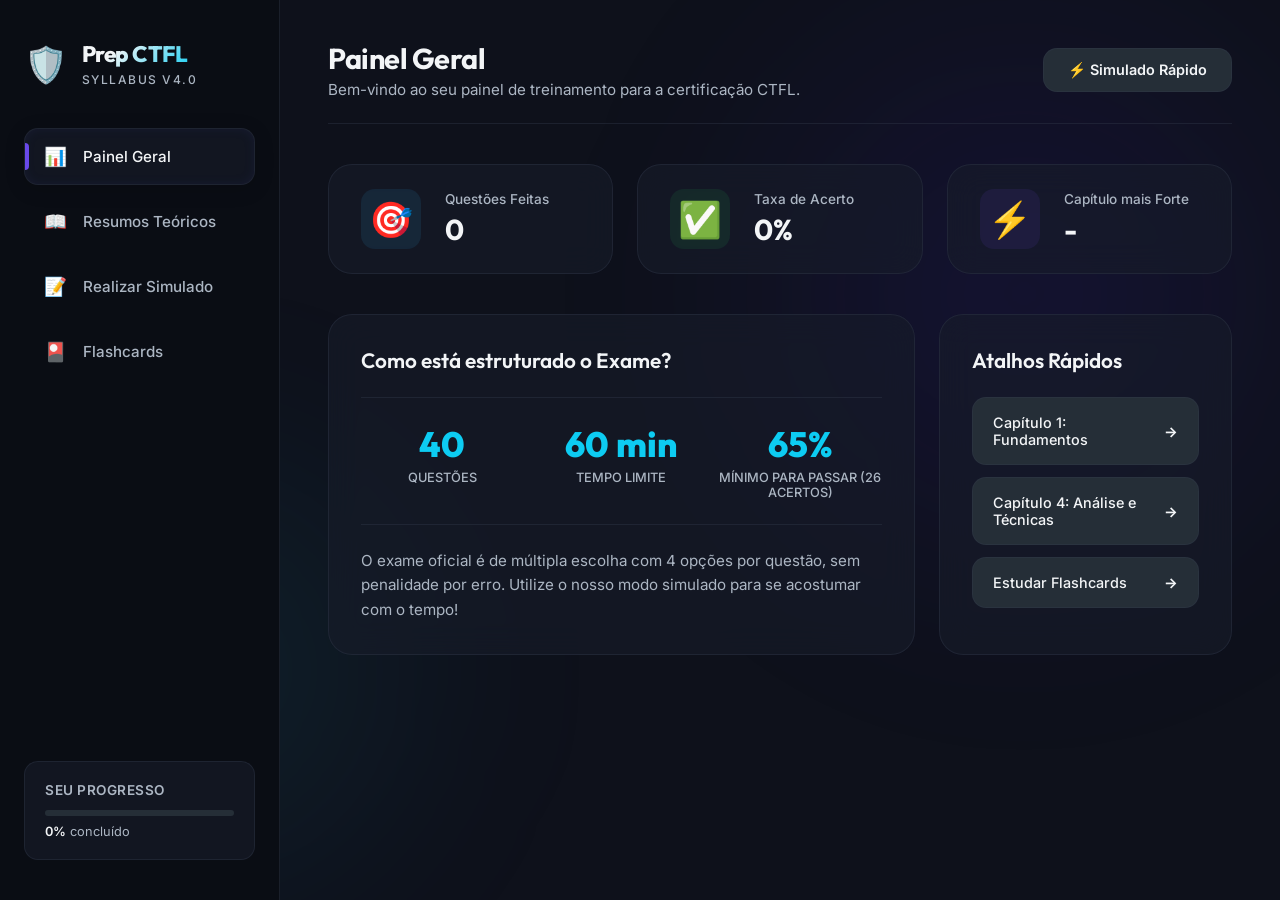
==== app/index.html @ a39a1d12 "Add files via upload" ====
<!DOCTYPE html>
<html lang="pt-BR">
<head>
    <meta charset="UTF-8">
    <meta name="viewport" content="width=device-width, initial-scale=1.0">
    <title>Prep CTFL - BSTQB v4.0</title>
    <!-- Google Fonts -->
    <link rel="preconnect" href="https://fonts.googleapis.com">
    <link rel="preconnect" href="https://fonts.gstatic.com" crossorigin>
    <link href="https://fonts.googleapis.com/css2?family=Inter:wght@300;400;500;600;700&family=Outfit:wght@400;500;600;700;800&display=swap" rel="stylesheet">
    <!-- Custom CSS -->
    <link rel="stylesheet" href="style.css">
</head>
<body>
    <div class="glow-bg"></div>
    <div class="glow-bg-secondary"></div>

    <div class="app-container">
        <!-- Sidebar Navigation -->
        <aside class="sidebar">
            <div class="brand">
                <span class="brand-icon">🛡️</span>
                <div class="brand-text">
                    <h1>Prep CTFL</h1>
                    <span>Syllabus v4.0</span>
                </div>
            </div>
            
            <nav class="nav-menu">
                <button class="nav-item active" data-tab="dashboard" id="tab-dashboard">
                    <span class="nav-icon">📊</span> Painel Geral
                </button>
                <button class="nav-item" data-tab="resumos" id="tab-resumos">
                    <span class="nav-icon">📖</span> Resumos Teóricos
                </button>
                <button class="nav-item" data-tab="simulado" id="tab-simulado">
                    <span class="nav-icon">📝</span> Realizar Simulado
                </button>
                <button class="nav-item" data-tab="flashcards" id="tab-flashcards">
                    <span class="nav-icon">🎴</span> Flashcards
                </button>
            </nav>

            <div class="progress-widget">
                <h3>Seu Progresso</h3>
                <div class="progress-bar-container">
                    <div class="progress-bar" id="overall-progress" style="width: 0%"></div>
                </div>
                <p><span id="progress-percentage">0%</span> concluído</p>
            </div>
        </aside>

        <!-- Main Content Area -->
        <main class="main-content">
            <!-- Header -->
            <header class="top-header">
                <div class="header-title">
                    <h2 id="page-title">Painel Geral</h2>
                    <p id="page-subtitle">Bem-vindo ao seu painel de treinamento para a certificação CTFL.</p>
                </div>
                <div class="header-actions">
                    <button class="btn btn-secondary" id="btn-quick-quiz">⚡ Simulado Rápido</button>
                </div>
            </header>

            <!-- Tab Content: Dashboard -->
            <section class="tab-panel active" id="panel-dashboard">
                <div class="grid-stats">
                    <div class="stat-card">
                        <div class="stat-icon icon-blue">🎯</div>
                        <div class="stat-info">
                            <h3>Questões Feitas</h3>
                            <p class="stat-number" id="stat-total-questions">0</p>
                        </div>
                    </div>
                    <div class="stat-card">
                        <div class="stat-icon icon-green">✅</div>
                        <div class="stat-info">
                            <h3>Taxa de Acerto</h3>
                            <p class="stat-number" id="stat-correct-rate">0%</p>
                        </div>
                    </div>
                    <div class="stat-card">
                        <div class="stat-icon icon-purple">⚡</div>
                        <div class="stat-info">
                            <h3>Capítulo mais Forte</h3>
                            <p class="stat-number" id="stat-strong-cap">-</p>
                        </div>
                    </div>
                </div>

                <div class="dashboard-sections">
                    <div class="dashboard-card card-large">
                        <h2>Como está estruturado o Exame?</h2>
                        <div class="exam-info-grid">
                            <div class="info-item">
                                <strong>40</strong>
                                <span>Questões</span>
                            </div>
                            <div class="info-item">
                                <strong>60 min</strong>
                                <span>Tempo Limite</span>
                            </div>
                            <div class="info-item">
                                <strong>65%</strong>
                                <span>Mínimo para passar (26 acertos)</span>
                            </div>
                        </div>
                        <p>O exame oficial é de múltipla escolha com 4 opções por questão, sem penalidade por erro. Utilize o nosso modo simulado para se acostumar com o tempo!</p>
                    </div>

                    <div class="dashboard-card card-small">
                        <h2>Atalhos Rápidos</h2>
                        <div class="quick-links">
                            <a href="#" class="quick-link" id="link-cap1">Capítulo 1: Fundamentos</a>
                            <a href="#" class="quick-link" id="link-cap4">Capítulo 4: Análise e Técnicas</a>
                            <a href="#" class="quick-link" id="link-study-cards">Estudar Flashcards</a>
                        </div>
                    </div>
                </div>
            </section>

            <!-- Tab Content: Resumos -->
            <section class="tab-panel" id="panel-resumos">
                <div class="chapter-list">
                    <div class="chapter-card">
                        <div class="chapter-num">01</div>
                        <div class="chapter-content">
                            <h3>Fundamentos de Testes</h3>
                            <p>Conceitos de teste, defeito vs falha, 7 princípios fundamentais e psicologia de testes.</p>
                            <a href="../capitulos/01_fundamentos_testes.md" target="_blank" class="btn btn-outline">Abrir Resumo Completo</a>
                        </div>
                    </div>
                    <div class="chapter-card">
                        <div class="chapter-num">02</div>
                        <div class="chapter-content">
                            <h3>Testes no Ciclo de Vida do SDLC</h3>
                            <p>Modelos de desenvolvimento, níveis de teste (Componente, Integração, Sistema, Aceite) e tipos de teste.</p>
                            <a href="../capitulos/02_ciclo_vida_sdlc.md" target="_blank" class="btn btn-outline">Abrir Resumo Completo</a>
                        </div>
                    </div>
                    <div class="chapter-card">
                        <div class="chapter-num">03</div>
                        <div class="chapter-content">
                            <h3>Teste Estático</h3>
                            <p>Vantagens do teste estático, tipos de revisões (inspeção, walkthrough, etc.) e papéis no processo.</p>
                            <a href="../capitulos/03_teste_estatico.md" target="_blank" class="btn btn-outline">Abrir Resumo Completo</a>
                        </div>
                    </div>
                    <div class="chapter-card">
                        <div class="chapter-num">04</div>
                        <div class="chapter-content">
                            <h3>Análise e Modelagem de Testes</h3>
                            <p>Técnicas de Caixa-Preta (Valor Limite, Equivalência) e Caixa-Branca (Sentença, Decisão).</p>
                            <a href="../capitulos/04_analise_modelagem.md" target="_blank" class="btn btn-outline">Abrir Resumo Completo</a>
                        </div>
                    </div>
                    <div class="chapter-card">
                        <div class="chapter-num">05</div>
                        <div class="chapter-content">
                            <h3>Gerenciamento das Atividades</h3>
                            <p>Organização de equipes, independência, riscos de projeto/produto e gerenciamento de defeitos.</p>
                            <a href="../capitulos/05_gerenciamento_atividades.md" target="_blank" class="btn btn-outline">Abrir Resumo Completo</a>
                        </div>
                    </div>
                    <div class="chapter-card">
                        <div class="chapter-num">06</div>
                        <div class="chapter-content">
                            <h3>Ferramentas de Teste</h3>
                            <p>Tipos de ferramentas, benefícios e riscos da automação e introdução na organização.</p>
                            <a href="../capitulos/06_ferramentas_teste.md" target="_blank" class="btn btn-outline">Abrir Resumo Completo</a>
                        </div>
                    </div>
                </div>
            </section>

            <!-- Tab Content: Simulado -->
            <section class="tab-panel" id="panel-simulado">
                <div id="simulado-setup">
                    <div class="setup-card">
                        <h2>Configuração do Simulado</h2>
                        <p>Escolha o modo de teste para começar:</p>
                        
                        <div class="mode-options">
                            <div class="mode-option active" data-mode="full">
                                <h3>Simulado Completo</h3>
                                <p>Até 40 questões cobrindo todos os capítulos (proporção semelhante à prova).</p>
                            </div>
                            <div class="mode-option" data-mode="chapter">
                                <h3>Por Capítulo</h3>
                                <select id="select-chapter-filter" class="form-select">
                                    <option value="1">Capítulo 1: Fundamentos de Testes</option>
                                    <option value="2">Capítulo 2: Testes no Ciclo de Vida</option>
                                    <option value="3">Capítulo 3: Teste Estático</option>
                                    <option value="4">Capítulo 4: Análise e Técnicas</option>
                                    <option value="5">Capítulo 5: Gerenciamento</option>
                                    <option value="6">Capítulo 6: Ferramentas de Teste</option>
                                </select>
                            </div>
                        </div>

                        <button class="btn btn-primary" id="btn-start-quiz">Iniciar Simulado</button>
                    </div>
                </div>

                <div id="simulado-active" class="hidden">
                    <div class="quiz-header">
                        <div class="quiz-info-meta">
                            <span class="badge" id="quiz-cap-badge">Capítulo 1</span>
                            <span class="quiz-counter">Questão <strong id="current-question-num">1</strong> de <strong id="total-questions-num">40</strong></span>
                        </div>
                        <div class="quiz-timer" id="quiz-timer">60:00</div>
                    </div>

                    <div class="progress-bar-container mini">
                        <div class="progress-bar" id="quiz-progress-bar" style="width: 8.33%"></div>
                    </div>

                    <div class="question-container">
                        <h3 id="question-text">Qual das seguintes alternativas descreve melhor a diferença principal entre teste e depuração (debugging)?</h3>
                        
                        <div class="options-list" id="options-container">
                            <!-- Options rendered dynamically -->
                        </div>
                    </div>

                    <div class="explanation-container hidden" id="explanation-box">
                        <h4 id="explanation-title">Justificativa</h4>
                        <p id="explanation-text">De acordo com o Syllabus do ISTQB...</p>
                    </div>

                    <div class="quiz-footer">
                        <button class="btn btn-secondary" id="btn-prev-question" disabled>Anterior</button>
                        <button class="btn btn-primary" id="btn-next-question">Confirmar Resposta</button>
                    </div>
                </div>

                <div id="simulado-results" class="hidden">
                    <div class="results-card">
                        <div class="results-header">
                            <div class="score-circle">
                                <span class="score-number" id="result-score">--/--</span>
                                <span class="score-label" id="result-label">Aprovado!</span>
                            </div>
                        </div>
                        <h2>Resultado do Simulado</h2>
                        <p id="result-summary-text">Parabéns! Você alcançou 75% de acertos e seria aprovado no exame oficial.</p>

                        <div class="results-breakdown">
                            <h3>Desempenho por Capítulo</h3>
                            <div id="chapter-performance-list">
                                <!-- Rendered dynamically -->
                            </div>
                        </div>

                        <div class="results-actions">
                            <button class="btn btn-primary" id="btn-restart-quiz">Novo Simulado</button>
                            <button class="btn btn-secondary" id="btn-back-dashboard">Voltar ao Painel</button>
                        </div>
                    </div>
                </div>
            </section>

            <!-- Tab Content: Flashcards -->
            <section class="tab-panel" id="panel-flashcards">
                <div class="flashcards-container">
                    <div class="flashcard-deck-header">
                        <p>Treine sua memorização de conceitos fundamentais da CTFL (K1/K2). Clique no card para revelar a resposta.</p>
                        <div class="deck-controls">
                            <span class="card-counter">Card <strong id="current-card-num">1</strong> de <strong id="total-cards-num">8</strong></span>
                        </div>
                    </div>

                    <div class="flashcard-wrapper">
                        <div class="flashcard" id="current-flashcard">
                            <div class="flashcard-face flashcard-front">
                                <span class="flashcard-category" id="card-category">Capítulo 1</span>
                                <h2 id="card-front-text">Princípio 5: O paradoxo do pesticida</h2>
                                <span class="click-hint">Clique para revelar</span>
                            </div>
                            <div class="flashcard-face flashcard-back">
                                <p id="card-back-text">Se os mesmos testes forem repetidos várias vezes, eles deixarão de encontrar novos defeitos. Para detectar novos defeitos, os testes precisam ser modificados e novos testes criados constantemente.</p>
                                <span class="click-hint">Clique para voltar</span>
                            </div>
                        </div>
                    </div>

                    <div class="flashcard-navigation">
                        <button class="btn btn-secondary" id="btn-prev-card">Anterior</button>
                        <button class="btn btn-secondary" id="btn-shuffle-cards">🔀 Misturar</button>
                        <button class="btn btn-primary" id="btn-next-card">Próximo</button>
                    </div>
                </div>
            </section>
        </main>
    </div>

    <!-- Application Script -->
    <script src="app.js"></script>
</body>
</html>
---- app/style.css ----
/* Root Styling & Tokens */
:root {
    --bg-main: hsl(224, 32%, 8%);
    --bg-sidebar: hsl(224, 32%, 6%);
    --card-bg: hsla(223, 27%, 13%, 0.6);
    --card-border: hsla(223, 20%, 25%, 0.4);
    
    --primary: hsl(252, 78%, 60%);
    --primary-hover: hsl(252, 78%, 68%);
    --primary-glow: hsla(252, 78%, 60%, 0.3);
    
    --secondary: hsl(210, 20%, 18%);
    --secondary-hover: hsl(210, 20%, 24%);
    
    --accent: hsl(190, 90%, 50%);
    --accent-glow: hsla(190, 90%, 50%, 0.3);
    
    --text-main: hsl(210, 20%, 96%);
    --text-muted: hsl(215, 16%, 72%);
    --text-inverse: hsl(224, 32%, 8%);

    --success: hsl(142, 70%, 45%);
    --success-bg: hsla(142, 70%, 45%, 0.15);
    --success-border: hsla(142, 70%, 45%, 0.3);
    
    --danger: hsl(350, 80%, 52%);
    --danger-bg: hsla(350, 80%, 52%, 0.15);
    --danger-border: hsla(350, 80%, 52%, 0.3);
    
    --transition-speed: 0.25s;
    --border-radius-sm: 8px;
    --border-radius-md: 14px;
    --border-radius-lg: 24px;
}

/* Global Reset */
* {
    margin: 0;
    padding: 0;
    box-sizing: border-box;
}

body {
    font-family: 'Inter', sans-serif;
    background-color: var(--bg-main);
    color: var(--text-main);
    min-height: 100vh;
    overflow-x: hidden;
    position: relative;
}

/* Background Glow Effects */
.glow-bg {
    position: fixed;
    top: -10%;
    right: -10%;
    width: 60vw;
    height: 60vw;
    background: radial-gradient(circle, hsla(252, 75%, 45%, 0.15) 0%, rgba(0,0,0,0) 70%);
    z-index: -1;
    pointer-events: none;
    filter: blur(80px);
}

.glow-bg-secondary {
    position: fixed;
    bottom: -10%;
    left: -10%;
    width: 50vw;
    height: 50vw;
    background: radial-gradient(circle, hsla(190, 85%, 45%, 0.1) 0%, rgba(0,0,0,0) 70%);
    z-index: -1;
    pointer-events: none;
    filter: blur(80px);
}

/* Scrollbars */
::-webkit-scrollbar {
    width: 8px;
    height: 8px;
}
::-webkit-scrollbar-track {
    background: var(--bg-main);
}
::-webkit-scrollbar-thumb {
    background: var(--secondary-hover);
    border-radius: var(--border-radius-sm);
}
::-webkit-scrollbar-thumb:hover {
    background: var(--primary);
}

/* Layout App Container */
.app-container {
    display: flex;
    min-height: 100vh;
    max-width: 1600px;
    margin: 0 auto;
}

/* Sidebar Navigation */
.sidebar {
    width: 280px;
    background-color: var(--bg-sidebar);
    border-right: 1px solid var(--card-border);
    padding: 2.5rem 1.5rem;
    display: flex;
    flex-direction: column;
    gap: 2.5rem;
    flex-shrink: 0;
}

.brand {
    display: flex;
    align-items: center;
    gap: 0.85rem;
}

.brand-icon {
    font-size: 2.2rem;
}

.brand-text h1 {
    font-family: 'Outfit', sans-serif;
    font-size: 1.4rem;
    font-weight: 800;
    background: linear-gradient(135deg, var(--text-main) 30%, var(--accent) 100%);
    -webkit-background-clip: text;
    -webkit-text-fill-color: transparent;
    letter-spacing: -0.5px;
}

.brand-text span {
    font-size: 0.75rem;
    color: var(--text-muted);
    font-weight: 500;
    text-transform: uppercase;
    letter-spacing: 1.5px;
}

.nav-menu {
    display: flex;
    flex-direction: column;
    gap: 0.5rem;
}

.nav-item {
    display: flex;
    align-items: center;
    gap: 1rem;
    width: 100%;
    padding: 1rem 1.2rem;
    background: none;
    border: 1px solid transparent;
    border-radius: var(--border-radius-md);
    color: var(--text-muted);
    font-family: inherit;
    font-size: 0.95rem;
    font-weight: 500;
    text-align: left;
    cursor: pointer;
    transition: all var(--transition-speed) ease;
}

.nav-item:hover {
    color: var(--text-main);
    background-color: var(--secondary);
}

.nav-item.active {
    color: var(--text-main);
    background-color: var(--card-bg);
    border-color: var(--card-border);
    box-shadow: 0 4px 20px rgba(0, 0, 0, 0.15), inset 0 0 12px hsla(252, 78%, 60%, 0.08);
    position: relative;
}

.nav-item.active::before {
    content: '';
    position: absolute;
    left: 0;
    top: 25%;
    height: 50%;
    width: 4px;
    background-color: var(--primary);
    border-radius: 0 4px 4px 0;
}

.nav-icon {
    font-size: 1.15rem;
}

.progress-widget {
    margin-top: auto;
    background-color: var(--card-bg);
    border: 1px solid var(--card-border);
    border-radius: var(--border-radius-md);
    padding: 1.25rem;
}

.progress-widget h3 {
    font-size: 0.85rem;
    font-weight: 600;
    color: var(--text-muted);
    text-transform: uppercase;
    letter-spacing: 0.5px;
    margin-bottom: 0.75rem;
}

.progress-bar-container {
    width: 100%;
    height: 6px;
    background-color: var(--secondary);
    border-radius: 3px;
    overflow: hidden;
    margin-bottom: 0.5rem;
}

.progress-bar {
    height: 100%;
    background: linear-gradient(90deg, var(--primary) 0%, var(--accent) 100%);
    border-radius: 3px;
    transition: width 0.4s cubic-bezier(0.1, 0.8, 0.25, 1);
}

.progress-widget p {
    font-size: 0.8rem;
    color: var(--text-muted);
}

.progress-widget p span {
    color: var(--text-main);
    font-weight: 600;
}

/* Main Content Section */
.main-content {
    flex-grow: 1;
    padding: 2.5rem 3rem;
    display: flex;
    flex-direction: column;
    gap: 2.5rem;
    overflow-y: auto;
}

.top-header {
    display: flex;
    justify-content: space-between;
    align-items: center;
    border-bottom: 1px solid var(--card-border);
    padding-bottom: 1.5rem;
}

.header-title h2 {
    font-family: 'Outfit', sans-serif;
    font-size: 1.8rem;
    font-weight: 700;
    letter-spacing: -0.5px;
}

.header-title p {
    font-size: 0.95rem;
    color: var(--text-muted);
    margin-top: 0.25rem;
}

/* Global Buttons styling */
.btn {
    display: inline-flex;
    align-items: center;
    justify-content: center;
    gap: 0.5rem;
    padding: 0.75rem 1.5rem;
    border-radius: var(--border-radius-md);
    font-family: inherit;
    font-size: 0.9rem;
    font-weight: 600;
    cursor: pointer;
    transition: all var(--transition-speed) cubic-bezier(0.2, 0.8, 0.2, 1);
    border: 1px solid transparent;
}

.btn-primary {
    background-color: var(--primary);
    color: var(--text-main);
    box-shadow: 0 4px 14px var(--primary-glow);
}

.btn-primary:hover {
    background-color: var(--primary-hover);
    transform: translateY(-2px);
    box-shadow: 0 6px 20px var(--primary-glow);
}

.btn-primary:active {
    transform: translateY(0);
}

.btn-secondary {
    background-color: var(--secondary);
    color: var(--text-main);
    border-color: var(--card-border);
}

.btn-secondary:hover {
    background-color: var(--secondary-hover);
    transform: translateY(-2px);
}

.btn-outline {
    background: transparent;
    color: var(--text-main);
    border-color: var(--card-border);
}

.btn-outline:hover {
    background-color: var(--secondary);
    border-color: var(--text-muted);
}

.btn:disabled {
    opacity: 0.5;
    cursor: not-allowed;
    transform: none !important;
    box-shadow: none !important;
}

/* Tab Panels Visibility */
.tab-panel {
    display: none;
    animation: fadeIn 0.4s ease-out;
}

.tab-panel.active {
    display: flex;
    flex-direction: column;
    gap: 2.5rem;
}

@keyframes fadeIn {
    from { opacity: 0; transform: translateY(10px); }
    to { opacity: 1; transform: translateY(0); }
}

.hidden {
    display: none !important;
}

/* Dashboard Grid & Cards */
.grid-stats {
    display: grid;
    grid-template-columns: repeat(auto-fit, minmax(240px, 1fr));
    gap: 1.5rem;
}

.stat-card {
    background-color: var(--card-bg);
    border: 1px solid var(--card-border);
    border-radius: var(--border-radius-lg);
    padding: 1.5rem 2rem;
    display: flex;
    align-items: center;
    gap: 1.5rem;
    backdrop-filter: blur(16px);
    transition: transform var(--transition-speed) ease;
}

.stat-card:hover {
    transform: translateY(-4px);
    border-color: hsla(252, 78%, 60%, 0.3);
}

.stat-icon {
    font-size: 2.2rem;
    width: 60px;
    height: 60px;
    border-radius: var(--border-radius-md);
    display: flex;
    align-items: center;
    justify-content: center;
}

.icon-blue { background-color: hsla(200, 85%, 55%, 0.1); color: var(--accent); }
.icon-green { background-color: hsla(142, 70%, 45%, 0.1); color: var(--success); }
.icon-purple { background-color: hsla(252, 78%, 60%, 0.1); color: var(--primary); }

.stat-info h3 {
    font-size: 0.85rem;
    color: var(--text-muted);
    font-weight: 500;
    margin-bottom: 0.25rem;
}

.stat-number {
    font-family: 'Outfit', sans-serif;
    font-size: 1.8rem;
    font-weight: 700;
}

.dashboard-sections {
    display: grid;
    grid-template-columns: 2fr 1fr;
    gap: 1.5rem;
}

.dashboard-card {
    background-color: var(--card-bg);
    border: 1px solid var(--card-border);
    border-radius: var(--border-radius-lg);
    padding: 2rem;
    backdrop-filter: blur(16px);
    display: flex;
    flex-direction: column;
    gap: 1.5rem;
}

.dashboard-card h2 {
    font-family: 'Outfit', sans-serif;
    font-size: 1.3rem;
    font-weight: 600;
}

.exam-info-grid {
    display: grid;
    grid-template-columns: repeat(3, 1fr);
    gap: 1rem;
    border-top: 1px solid var(--card-border);
    border-bottom: 1px solid var(--card-border);
    padding: 1.5rem 0;
}

.info-item {
    display: flex;
    flex-direction: column;
    align-items: center;
    text-align: center;
    gap: 0.25rem;
}

.info-item strong {
    font-family: 'Outfit', sans-serif;
    font-size: 2.2rem;
    font-weight: 800;
    color: var(--accent);
}

.info-item span {
    font-size: 0.8rem;
    color: var(--text-muted);
    font-weight: 500;
    text-transform: uppercase;
}

.dashboard-card p {
    font-size: 0.95rem;
    color: var(--text-muted);
    line-height: 1.6;
}

.quick-links {
    display: flex;
    flex-direction: column;
    gap: 0.75rem;
}

.quick-link {
    display: flex;
    align-items: center;
    justify-content: space-between;
    padding: 1rem 1.25rem;
    background-color: var(--secondary);
    border: 1px solid var(--card-border);
    border-radius: var(--border-radius-md);
    color: var(--text-main);
    text-decoration: none;
    font-size: 0.9rem;
    font-weight: 500;
    transition: all var(--transition-speed) ease;
}

.quick-link:hover {
    background-color: var(--secondary-hover);
    border-color: var(--primary);
    padding-left: 1.5rem;
}

.quick-link::after {
    content: '→';
    font-weight: bold;
}

/* Chapter Notes List style */
.chapter-list {
    display: grid;
    grid-template-columns: repeat(auto-fit, minmax(320px, 1fr));
    gap: 1.5rem;
}

.chapter-card {
    background-color: var(--card-bg);
    border: 1px solid var(--card-border);
    border-radius: var(--border-radius-lg);
    padding: 2rem;
    display: flex;
    gap: 1.5rem;
    backdrop-filter: blur(16px);
    transition: all var(--transition-speed) ease;
}

.chapter-card:hover {
    transform: translateY(-4px);
    border-color: var(--primary);
}

.chapter-num {
    font-family: 'Outfit', sans-serif;
    font-size: 2.5rem;
    font-weight: 800;
    color: hsla(252, 78%, 60%, 0.25);
    line-height: 1;
}

.chapter-content {
    display: flex;
    flex-direction: column;
    gap: 0.75rem;
}

.chapter-content h3 {
    font-family: 'Outfit', sans-serif;
    font-size: 1.15rem;
    font-weight: 600;
}

.chapter-content p {
    font-size: 0.85rem;
    color: var(--text-muted);
    line-height: 1.5;
    flex-grow: 1;
}

.chapter-content .btn {
    align-self: flex-start;
    margin-top: 0.5rem;
    padding: 0.5rem 1rem;
    font-size: 0.8rem;
}

/* Simulado Setup styles */
.setup-card {
    background-color: var(--card-bg);
    border: 1px solid var(--card-border);
    border-radius: var(--border-radius-lg);
    padding: 2.5rem;
    max-width: 600px;
    margin: 2rem auto;
    display: flex;
    flex-direction: column;
    gap: 1.5rem;
    backdrop-filter: blur(16px);
}

.setup-card h2 {
    font-family: 'Outfit', sans-serif;
    font-size: 1.6rem;
}

.setup-card p {
    color: var(--text-muted);
}

.mode-options {
    display: flex;
    flex-direction: column;
    gap: 1rem;
}

.mode-option {
    border: 1px solid var(--card-border);
    background-color: var(--secondary);
    border-radius: var(--border-radius-md);
    padding: 1.25rem;
    cursor: pointer;
    transition: all var(--transition-speed) ease;
}

.mode-option:hover {
    border-color: var(--text-muted);
}

.mode-option.active {
    border-color: var(--primary);
    background-color: hsla(252, 78%, 60%, 0.08);
}

.mode-option h3 {
    font-size: 1rem;
    font-weight: 600;
    margin-bottom: 0.25rem;
}

.mode-option p {
    font-size: 0.85rem;
}

.form-select {
    width: 100%;
    margin-top: 0.75rem;
    padding: 0.75rem;
    background-color: var(--bg-sidebar);
    border: 1px solid var(--card-border);
    border-radius: var(--border-radius-sm);
    color: var(--text-main);
    font-family: inherit;
    font-size: 0.85rem;
    cursor: pointer;
}

.form-select:focus {
    outline: none;
    border-color: var(--primary);
}

/* Active Simulado elements */
#simulado-active {
    max-width: 800px;
    margin: 0 auto;
    background-color: var(--card-bg);
    border: 1px solid var(--card-border);
    border-radius: var(--border-radius-lg);
    padding: 2.5rem;
    backdrop-filter: blur(16px);
    display: flex;
    flex-direction: column;
    gap: 2rem;
}

.quiz-header {
    display: flex;
    justify-content: space-between;
    align-items: center;
}

.quiz-info-meta {
    display: flex;
    align-items: center;
    gap: 1rem;
}

.badge {
    background-color: hsla(190, 90%, 50%, 0.15);
    color: var(--accent);
    padding: 0.35rem 0.75rem;
    border-radius: 50px;
    font-size: 0.75rem;
    font-weight: 600;
}

.quiz-counter {
    font-size: 0.9rem;
    color: var(--text-muted);
}

.quiz-counter strong {
    color: var(--text-main);
}

.quiz-timer {
    font-family: 'Outfit', sans-serif;
    font-size: 1.2rem;
    font-weight: 700;
    color: var(--text-main);
    background-color: var(--secondary);
    padding: 0.5rem 1rem;
    border-radius: var(--border-radius-sm);
    border: 1px solid var(--card-border);
}

.progress-bar-container.mini {
    height: 4px;
    margin-bottom: 0.5rem;
}

.question-container {
    display: flex;
    flex-direction: column;
    gap: 1.5rem;
}

.question-container h3 {
    font-size: 1.25rem;
    font-weight: 600;
    line-height: 1.5;
}

.options-list {
    display: flex;
    flex-direction: column;
    gap: 0.85rem;
}

.option-card {
    border: 1px solid var(--card-border);
    background-color: var(--secondary);
    border-radius: var(--border-radius-md);
    padding: 1.25rem;
    cursor: pointer;
    display: flex;
    gap: 1rem;
    align-items: flex-start;
    transition: all var(--transition-speed) ease;
}

.option-card:hover {
    border-color: var(--text-muted);
    background-color: var(--secondary-hover);
}

.option-card.selected {
    border-color: var(--primary);
    background-color: hsla(252, 78%, 60%, 0.08);
}

.option-card.correct {
    border-color: var(--success);
    background-color: var(--success-bg);
}

.option-card.incorrect {
    border-color: var(--danger);
    background-color: var(--danger-bg);
}

.option-index {
    width: 26px;
    height: 26px;
    border-radius: 50%;
    border: 1px solid var(--card-border);
    display: flex;
    align-items: center;
    justify-content: center;
    font-size: 0.8rem;
    font-weight: 600;
    color: var(--text-muted);
    background-color: var(--bg-sidebar);
    flex-shrink: 0;
}

.option-card.selected .option-index {
    border-color: var(--primary);
    background-color: var(--primary);
    color: var(--text-main);
}

.option-card.correct .option-index {
    border-color: var(--success);
    background-color: var(--success);
    color: var(--text-main);
}

.option-card.incorrect .option-index {
    border-color: var(--danger);
    background-color: var(--danger);
    color: var(--text-main);
}

.option-text {
    font-size: 0.95rem;
    line-height: 1.5;
}

.explanation-container {
    background-color: hsla(190, 90%, 50%, 0.05);
    border: 1px solid var(--card-border);
    border-left: 4px solid var(--accent);
    border-radius: var(--border-radius-sm);
    padding: 1.25rem;
    display: flex;
    flex-direction: column;
    gap: 0.5rem;
    animation: slideDown 0.3s ease-out;
}

@keyframes slideDown {
    from { opacity: 0; transform: translateY(-5px); }
    to { opacity: 1; transform: translateY(0); }
}

.explanation-container h4 {
    font-family: 'Outfit', sans-serif;
    color: var(--accent);
    font-size: 0.95rem;
}

.explanation-container p {
    font-size: 0.85rem;
    color: var(--text-muted);
    line-height: 1.5;
}

.quiz-footer {
    display: flex;
    justify-content: space-between;
    margin-top: 1rem;
}

/* Results styles */
.results-card {
    background-color: var(--card-bg);
    border: 1px solid var(--card-border);
    border-radius: var(--border-radius-lg);
    padding: 3rem;
    max-width: 650px;
    margin: 0 auto;
    backdrop-filter: blur(16px);
    display: flex;
    flex-direction: column;
    align-items: center;
    text-align: center;
    gap: 1.5rem;
}

.results-header {
    margin-bottom: 0.5rem;
}

.score-circle {
    width: 140px;
    height: 140px;
    border-radius: 50%;
    background: radial-gradient(circle, var(--secondary) 60%, var(--card-border) 100%);
    border: 4px solid var(--primary);
    box-shadow: 0 0 25px rgba(252, 78, 60, 0.2);
    display: flex;
    flex-direction: column;
    align-items: center;
    justify-content: center;
}

.score-number {
    font-family: 'Outfit', sans-serif;
    font-size: 2.2rem;
    font-weight: 800;
    color: var(--text-main);
}

.score-label {
    font-size: 0.75rem;
    font-weight: 700;
    text-transform: uppercase;
    color: var(--accent);
    letter-spacing: 0.5px;
}

.results-card h2 {
    font-family: 'Outfit', sans-serif;
    font-size: 1.8rem;
}

.results-card p {
    color: var(--text-muted);
    line-height: 1.5;
}

.results-breakdown {
    width: 100%;
    background-color: var(--secondary);
    border: 1px solid var(--card-border);
    border-radius: var(--border-radius-md);
    padding: 1.5rem;
    text-align: left;
    display: flex;
    flex-direction: column;
    gap: 1rem;
}

.results-breakdown h3 {
    font-size: 1rem;
    font-weight: 600;
    border-bottom: 1px solid var(--card-border);
    padding-bottom: 0.5rem;
}

.chapter-perf-item {
    display: flex;
    justify-content: space-between;
    align-items: center;
    font-size: 0.85rem;
}

.chapter-perf-name {
    color: var(--text-muted);
}

.chapter-perf-score {
    font-weight: 600;
}

.results-actions {
    display: flex;
    gap: 1rem;
    width: 100%;
    margin-top: 1rem;
}

.results-actions .btn {
    flex-grow: 1;
}

/* Flashcards View */
.flashcards-container {
    max-width: 600px;
    margin: 0 auto;
    display: flex;
    flex-direction: column;
    gap: 2rem;
}

.flashcard-deck-header {
    text-align: center;
    display: flex;
    flex-direction: column;
    gap: 0.5rem;
}

.flashcard-deck-header p {
    font-size: 0.95rem;
    color: var(--text-muted);
}

.card-counter {
    font-size: 0.9rem;
}

.flashcard-wrapper {
    perspective: 1000px;
    width: 100%;
    height: 350px;
}

.flashcard {
    width: 100%;
    height: 100%;
    position: relative;
    transform-style: preserve-3d;
    transition: transform 0.6s cubic-bezier(0.4, 0.2, 0.2, 1);
    cursor: pointer;
}

.flashcard.flipped {
    transform: rotateY(180deg);
}

.flashcard-face {
    position: absolute;
    width: 100%;
    height: 100%;
    backface-visibility: hidden;
    border-radius: var(--border-radius-lg);
    border: 1px solid var(--card-border);
    padding: 2.5rem;
    display: flex;
    flex-direction: column;
    justify-content: center;
    align-items: center;
    text-align: center;
    box-shadow: 0 15px 35px rgba(0, 0, 0, 0.2);
}

.flashcard-front {
    background-color: var(--card-bg);
    background-image: radial-gradient(circle at 10% 20%, hsla(252, 78%, 60%, 0.05) 0%, transparent 40%);
    backdrop-filter: blur(16px);
    color: var(--text-main);
}

.flashcard-back {
    background-color: var(--secondary);
    background-image: radial-gradient(circle at 90% 80%, hsla(190, 90%, 50%, 0.05) 0%, transparent 40%);
    color: var(--text-main);
    transform: rotateY(180deg);
    border-color: hsla(190, 90%, 50%, 0.2);
}

.flashcard-category {
    position: absolute;
    top: 1.5rem;
    background-color: var(--secondary);
    border: 1px solid var(--card-border);
    border-radius: 50px;
    padding: 0.35rem 0.85rem;
    font-size: 0.75rem;
    font-weight: 600;
    color: var(--text-muted);
}

.flashcard-front h2 {
    font-family: 'Outfit', sans-serif;
    font-size: 1.6rem;
    font-weight: 700;
    line-height: 1.4;
}

.flashcard-back p {
    font-size: 1.1rem;
    line-height: 1.6;
    color: var(--text-main);
}

.click-hint {
    position: absolute;
    bottom: 1.5rem;
    font-size: 0.75rem;
    text-transform: uppercase;
    letter-spacing: 1px;
    color: var(--text-muted);
    opacity: 0.7;
}

.flashcard-navigation {
    display: flex;
    justify-content: space-between;
    align-items: center;
    gap: 1rem;
}

.flashcard-navigation .btn {
    flex-grow: 1;
}

/* Responsiveness */
@media (max-width: 992px) {
    .app-container {
        flex-direction: column;
    }
    .sidebar {
        width: 100%;
        border-right: none;
        border-bottom: 1px solid var(--card-border);
        padding: 1.5rem;
        gap: 1.5rem;
    }
    .nav-menu {
        flex-direction: row;
        flex-wrap: wrap;
    }
    .nav-item {
        width: calc(50% - 0.25rem);
    }
    .progress-widget {
        display: none;
    }
    .main-content {
        padding: 1.5rem;
    }
    .dashboard-sections {
        grid-template-columns: 1fr;
    }
}

@media (max-width: 576px) {
    .nav-menu {
        flex-direction: column;
    }
    .nav-item {
        width: 100%;
    }
}
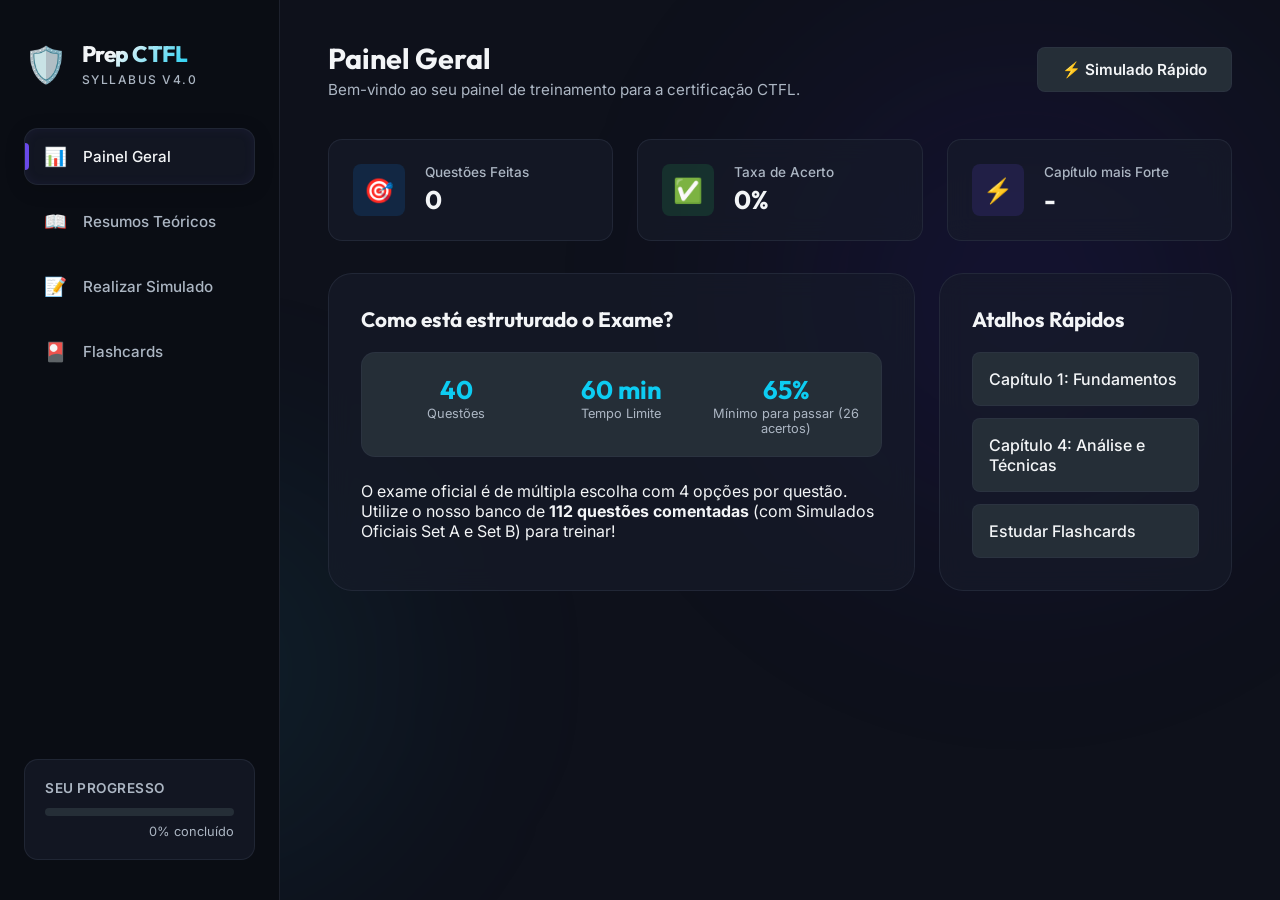
==== commit ef054d40: "Add files via upload" ====
--- a/app/index.html
+++ b/app/index.html
@@ -2,9 +2,9 @@
 <html lang="pt-BR">
 <head>
     <meta charset="UTF-8">
-    <meta name="viewport" content="width=device-width, initial-scale=1.0">
+    <meta name="viewport" content="width=device-width, initial-scale=1.0, maximum-scale=1.0, user-scalable=no">
     <title>Prep CTFL - BSTQB v4.0</title>
-    <!-- Google Fonts -->
+    <!-- Google Fonts with System Fallbacks -->
     <link rel="preconnect" href="https://fonts.googleapis.com">
     <link rel="preconnect" href="https://fonts.gstatic.com" crossorigin>
     <link href="https://fonts.googleapis.com/css2?family=Inter:wght@300;400;500;600;700&family=Outfit:wght@400;500;600;700;800&display=swap" rel="stylesheet">
@@ -15,10 +15,29 @@
     <div class="glow-bg"></div>
     <div class="glow-bg-secondary"></div>
 
+    <!-- Mobile Top Navigation Header -->
+    <header class="mobile-topbar">
+        <div class="brand">
+            <span class="brand-icon">🛡️</span>
+            <div class="brand-text">
+                <h1>Prep CTFL</h1>
+                <span>Syllabus v4.0</span>
+            </div>
+        </div>
+        <button class="btn-icon-menu" id="btn-toggle-sidebar" aria-label="Abrir Menu">
+            <span class="hamburger-line"></span>
+            <span class="hamburger-line"></span>
+            <span class="hamburger-line"></span>
+        </button>
+    </header>
+
+    <!-- Sidebar Backdrop for Mobile/Tablet -->
+    <div class="sidebar-backdrop" id="sidebar-backdrop"></div>
+
     <div class="app-container">
         <!-- Sidebar Navigation -->
-        <aside class="sidebar">
-            <div class="brand">
+        <aside class="sidebar" id="app-sidebar">
+            <div class="brand brand-desktop">
                 <span class="brand-icon">🛡️</span>
                 <div class="brand-text">
                     <h1>Prep CTFL</h1>
@@ -52,7 +71,7 @@
 
         <!-- Main Content Area -->
         <main class="main-content">
-            <!-- Header -->
+            <!-- Top Header Bar -->
             <header class="top-header">
                 <div class="header-title">
                     <h2 id="page-title">Painel Geral</h2>
@@ -106,7 +125,7 @@
                                 <span>Mínimo para passar (26 acertos)</span>
                             </div>
                         </div>
-                        <p>O exame oficial é de múltipla escolha com 4 opções por questão, sem penalidade por erro. Utilize o nosso modo simulado para se acostumar com o tempo!</p>
+                        <p>O exame oficial é de múltipla escolha com 4 opções por questão. Utilize o nosso banco de <strong>112 questões comentadas</strong> (com Simulados Oficiais Set A e Set B) para treinar!</p>
                     </div>
 
                     <div class="dashboard-card card-small">
@@ -127,48 +146,66 @@
                         <div class="chapter-num">01</div>
                         <div class="chapter-content">
                             <h3>Fundamentos de Testes</h3>
-                            <p>Conceitos de teste, defeito vs falha, 7 princípios fundamentais e psicologia de testes.</p>
-                            <a href="../capitulos/01_fundamentos_testes.md" target="_blank" class="btn btn-outline">Abrir Resumo Completo</a>
+                            <p>Shift-Left, Whole-Team Approach, 7 princípios fundamentais, psicologia e rastreabilidade.</p>
+                            <div class="chapter-actions">
+                                <button class="btn btn-primary btn-open-chapter" data-chapter="1">📖 Ler Resumo no App</button>
+                                <a href="../capitulos/01_fundamentos_testes.md" target="_blank" class="btn btn-outline">Arquivo .MD</a>
+                            </div>
                         </div>
                     </div>
                     <div class="chapter-card">
                         <div class="chapter-num">02</div>
                         <div class="chapter-content">
                             <h3>Testes no Ciclo de Vida do SDLC</h3>
-                            <p>Modelos de desenvolvimento, níveis de teste (Componente, Integração, Sistema, Aceite) e tipos de teste.</p>
-                            <a href="../capitulos/02_ciclo_vida_sdlc.md" target="_blank" class="btn btn-outline">Abrir Resumo Completo</a>
+                            <p>Pirâmide de Testes, Quadrantes, DevOps & CI/CD, Shift-Right, Níveis e Tipos de teste.</p>
+                            <div class="chapter-actions">
+                                <button class="btn btn-primary btn-open-chapter" data-chapter="2">📖 Ler Resumo no App</button>
+                                <a href="../capitulos/02_ciclo_vida_sdlc.md" target="_blank" class="btn btn-outline">Arquivo .MD</a>
+                            </div>
                         </div>
                     </div>
                     <div class="chapter-card">
                         <div class="chapter-num">03</div>
                         <div class="chapter-content">
                             <h3>Teste Estático</h3>
-                            <p>Vantagens do teste estático, tipos de revisões (inspeção, walkthrough, etc.) e papéis no processo.</p>
-                            <a href="../capitulos/03_teste_estatico.md" target="_blank" class="btn btn-outline">Abrir Resumo Completo</a>
+                            <p>Processo de revisão em 6 fases, papéis, tipos de revisão (Inspeção, Walkthrough, etc.) e PBR.</p>
+                            <div class="chapter-actions">
+                                <button class="btn btn-primary btn-open-chapter" data-chapter="3">📖 Ler Resumo no App</button>
+                                <a href="../capitulos/03_teste_estatico.md" target="_blank" class="btn btn-outline">Arquivo .MD</a>
+                            </div>
                         </div>
                     </div>
                     <div class="chapter-card">
                         <div class="chapter-num">04</div>
                         <div class="chapter-content">
                             <h3>Análise e Modelagem de Testes</h3>
-                            <p>Técnicas de Caixa-Preta (Valor Limite, Equivalência) e Caixa-Branca (Sentença, Decisão).</p>
-                            <a href="../capitulos/04_analise_modelagem.md" target="_blank" class="btn btn-outline">Abrir Resumo Completo</a>
+                            <p>Caixa-Preta (PE, AVL 2 vs 3 valores, Tabelas de Decisão) e Caixa-Branca (Sentença vs Decisão).</p>
+                            <div class="chapter-actions">
+                                <button class="btn btn-primary btn-open-chapter" data-chapter="4">📖 Ler Resumo no App</button>
+                                <a href="../capitulos/04_analise_modelagem.md" target="_blank" class="btn btn-outline">Arquivo .MD</a>
+                            </div>
                         </div>
                     </div>
                     <div class="chapter-card">
                         <div class="chapter-num">05</div>
                         <div class="chapter-content">
                             <h3>Gerenciamento das Atividades</h3>
-                            <p>Organização de equipes, independência, riscos de projeto/produto e gerenciamento de defeitos.</p>
-                            <a href="../capitulos/05_gerenciamento_atividades.md" target="_blank" class="btn btn-outline">Abrir Resumo Completo</a>
+                            <p>Plano de Testes (ISO 29119-3), DoR/DoD, Estratégias, RBT (Teste Baseado em Riscos) e Defeitos.</p>
+                            <div class="chapter-actions">
+                                <button class="btn btn-primary btn-open-chapter" data-chapter="5">📖 Ler Resumo no App</button>
+                                <a href="../capitulos/05_gerenciamento_atividades.md" target="_blank" class="btn btn-outline">Arquivo .MD</a>
+                            </div>
                         </div>
                     </div>
                     <div class="chapter-card">
                         <div class="chapter-num">06</div>
                         <div class="chapter-content">
                             <h3>Ferramentas de Teste</h3>
-                            <p>Tipos de ferramentas, benefícios e riscos da automação e introdução na organização.</p>
-                            <a href="../capitulos/06_ferramentas_teste.md" target="_blank" class="btn btn-outline">Abrir Resumo Completo</a>
+                            <p>Categorias de ferramentas, Benefícios e Riscos da Automação e Projeto Piloto.</p>
+                            <div class="chapter-actions">
+                                <button class="btn btn-primary btn-open-chapter" data-chapter="6">📖 Ler Resumo no App</button>
+                                <a href="../capitulos/06_ferramentas_teste.md" target="_blank" class="btn btn-outline">Arquivo .MD</a>
+                            </div>
                         </div>
                     </div>
                 </div>
@@ -184,7 +221,7 @@
                         <div class="mode-options">
                             <div class="mode-option active" data-mode="full">
                                 <h3>Simulado Completo</h3>
-                                <p>Até 40 questões cobrindo todos os capítulos (proporção semelhante à prova).</p>
+                                <p>40 questões selecionadas aleatoriamente entre as 112 do banco.</p>
                             </div>
                             <div class="mode-option" data-mode="chapter">
                                 <h3>Por Capítulo</h3>
@@ -267,7 +304,7 @@
                     <div class="flashcard-deck-header">
                         <p>Treine sua memorização de conceitos fundamentais da CTFL (K1/K2). Clique no card para revelar a resposta.</p>
                         <div class="deck-controls">
-                            <span class="card-counter">Card <strong id="current-card-num">1</strong> de <strong id="total-cards-num">8</strong></span>
+                            <span class="card-counter">Card <strong id="current-card-num">1</strong> de <strong id="total-cards-num">21</strong></span>
                         </div>
                     </div>
 
@@ -279,7 +316,7 @@
                                 <span class="click-hint">Clique para revelar</span>
                             </div>
                             <div class="flashcard-face flashcard-back">
-                                <p id="card-back-text">Se os mesmos testes forem repetidos várias vezes, eles deixarão de encontrar novos defeitos. Para detectar novos defeitos, os testes precisam ser modificados e novos testes criados constantemente.</p>
+                                <p id="card-back-text">Se os mesmos testes forem repetidos várias vezes, eles deixarão de encontrar novos defeitos.</p>
                                 <span class="click-hint">Clique para voltar</span>
                             </div>
                         </div>
@@ -295,6 +332,26 @@
         </main>
     </div>
 
+    <!-- Interactive Chapter Reader Modal (In-App Document Viewer) -->
+    <div class="modal-overlay hidden" id="reader-modal">
+        <div class="modal-container">
+            <header class="modal-header">
+                <div class="modal-title-group">
+                    <span class="badge" id="modal-chapter-badge">Capítulo 01</span>
+                    <h2 id="modal-chapter-title">Fundamentos de Testes</h2>
+                </div>
+                <button class="btn-close-modal" id="btn-close-reader" aria-label="Fechar Leitor">✕</button>
+            </header>
+            <div class="modal-body markdown-body" id="modal-reader-content">
+                <!-- Rendered Chapter Content -->
+            </div>
+            <footer class="modal-footer">
+                <button class="btn btn-secondary" id="btn-prev-chapter">← Capítulo Anterior</button>
+                <button class="btn btn-secondary" id="btn-next-chapter">Próximo Capítulo →</button>
+            </footer>
+        </div>
+    </div>
+
     <!-- Application Script -->
     <script src="app.js"></script>
 </body>
--- a/app/style.css
+++ b/app/style.css
@@ -2,8 +2,8 @@
 :root {
     --bg-main: hsl(224, 32%, 8%);
     --bg-sidebar: hsl(224, 32%, 6%);
-    --card-bg: hsla(223, 27%, 13%, 0.6);
-    --card-border: hsla(223, 20%, 25%, 0.4);
+    --card-bg: hsla(223, 27%, 13%, 0.65);
+    --card-border: hsla(223, 20%, 25%, 0.45);
     
     --primary: hsl(252, 78%, 60%);
     --primary-hover: hsl(252, 78%, 68%);
@@ -41,12 +41,13 @@
 }
 
 body {
-    font-family: 'Inter', sans-serif;
+    font-family: 'Inter', -apple-system, BlinkMacSystemFont, 'Segoe UI', Roboto, Helvetica, Arial, sans-serif;
     background-color: var(--bg-main);
     color: var(--text-main);
     min-height: 100vh;
     overflow-x: hidden;
     position: relative;
+    -webkit-tap-highlight-color: transparent;
 }
 
 /* Background Glow Effects */
@@ -74,6 +75,56 @@
     filter: blur(80px);
 }
 
+/* Mobile Topbar */
+.mobile-topbar {
+    display: none;
+    justify-content: space-between;
+    align-items: center;
+    padding: 1rem 1.25rem;
+    background-color: var(--bg-sidebar);
+    border-bottom: 1px solid var(--card-border);
+    position: sticky;
+    top: 0;
+    z-index: 90;
+}
+
+.btn-icon-menu {
+    background: var(--secondary);
+    border: 1px solid var(--card-border);
+    border-radius: var(--border-radius-sm);
+    padding: 0.5rem 0.75rem;
+    cursor: pointer;
+    display: flex;
+    flex-direction: column;
+    gap: 4px;
+    justify-content: center;
+    align-items: center;
+}
+
+.hamburger-line {
+    width: 20px;
+    height: 2px;
+    background-color: var(--text-main);
+    border-radius: 2px;
+    transition: all 0.2s ease;
+}
+
+.sidebar-backdrop {
+    display: none;
+    position: fixed;
+    top: 0;
+    left: 0;
+    width: 100vw;
+    height: 100vh;
+    background: rgba(0, 0, 0, 0.6);
+    backdrop-filter: blur(4px);
+    z-index: 95;
+}
+
+.sidebar-backdrop.active {
+    display: block;
+}
+
 /* Scrollbars */
 ::-webkit-scrollbar {
     width: 8px;
@@ -108,6 +159,7 @@
     flex-direction: column;
     gap: 2.5rem;
     flex-shrink: 0;
+    transition: transform var(--transition-speed) ease;
 }
 
 .brand {
@@ -121,7 +173,7 @@
 }
 
 .brand-text h1 {
-    font-family: 'Outfit', sans-serif;
+    font-family: 'Outfit', 'Inter', sans-serif;
     font-size: 1.4rem;
     font-weight: 800;
     background: linear-gradient(135deg, var(--text-main) 30%, var(--accent) 100%);
@@ -160,6 +212,7 @@
     text-align: left;
     cursor: pointer;
     transition: all var(--transition-speed) ease;
+    min-height: 48px; /* Touch target */
 }
 
 .nav-item:hover {
@@ -209,31 +262,32 @@
 
 .progress-bar-container {
     width: 100%;
-    height: 6px;
+    height: 8px;
     background-color: var(--secondary);
-    border-radius: 3px;
+    border-radius: 10px;
     overflow: hidden;
     margin-bottom: 0.5rem;
+}
+
+.progress-bar-container.mini {
+    height: 6px;
+    margin-bottom: 1.5rem;
 }
 
 .progress-bar {
     height: 100%;
     background: linear-gradient(90deg, var(--primary) 0%, var(--accent) 100%);
-    border-radius: 3px;
-    transition: width 0.4s cubic-bezier(0.1, 0.8, 0.25, 1);
+    border-radius: 10px;
+    transition: width 0.4s ease;
 }
 
 .progress-widget p {
     font-size: 0.8rem;
     color: var(--text-muted);
-}
-
-.progress-widget p span {
-    color: var(--text-main);
-    font-weight: 600;
-}
-
-/* Main Content Section */
+    text-align: right;
+}
+
+/* Main Content Area */
 .main-content {
     flex-grow: 1;
     padding: 2.5rem 3rem;
@@ -241,48 +295,48 @@
     flex-direction: column;
     gap: 2.5rem;
     overflow-y: auto;
+    width: 100%;
 }
 
 .top-header {
     display: flex;
     justify-content: space-between;
     align-items: center;
-    border-bottom: 1px solid var(--card-border);
-    padding-bottom: 1.5rem;
 }
 
 .header-title h2 {
-    font-family: 'Outfit', sans-serif;
+    font-family: 'Outfit', 'Inter', sans-serif;
     font-size: 1.8rem;
     font-weight: 700;
-    letter-spacing: -0.5px;
 }
 
 .header-title p {
+    color: var(--text-muted);
     font-size: 0.95rem;
-    color: var(--text-muted);
     margin-top: 0.25rem;
 }
 
-/* Global Buttons styling */
+/* Buttons */
 .btn {
     display: inline-flex;
     align-items: center;
     justify-content: center;
     gap: 0.5rem;
     padding: 0.75rem 1.5rem;
-    border-radius: var(--border-radius-md);
+    border-radius: var(--border-radius-sm);
     font-family: inherit;
-    font-size: 0.9rem;
+    font-size: 0.95rem;
     font-weight: 600;
     cursor: pointer;
-    transition: all var(--transition-speed) cubic-bezier(0.2, 0.8, 0.2, 1);
-    border: 1px solid transparent;
+    transition: all var(--transition-speed) ease;
+    text-decoration: none;
+    border: none;
+    min-height: 44px; /* Touch target */
 }
 
 .btn-primary {
     background-color: var(--primary);
-    color: var(--text-main);
+    color: #fff;
     box-shadow: 0 4px 14px var(--primary-glow);
 }
 
@@ -292,109 +346,88 @@
     box-shadow: 0 6px 20px var(--primary-glow);
 }
 
-.btn-primary:active {
-    transform: translateY(0);
-}
-
 .btn-secondary {
     background-color: var(--secondary);
     color: var(--text-main);
-    border-color: var(--card-border);
+    border: 1px solid var(--card-border);
 }
 
 .btn-secondary:hover {
     background-color: var(--secondary-hover);
-    transform: translateY(-2px);
+    color: #fff;
 }
 
 .btn-outline {
     background: transparent;
-    color: var(--text-main);
-    border-color: var(--card-border);
+    border: 1px solid var(--card-border);
+    color: var(--text-muted);
 }
 
 .btn-outline:hover {
-    background-color: var(--secondary);
     border-color: var(--text-muted);
-}
-
-.btn:disabled {
-    opacity: 0.5;
-    cursor: not-allowed;
-    transform: none !important;
-    box-shadow: none !important;
-}
-
-/* Tab Panels Visibility */
+    color: var(--text-main);
+}
+
+/* Tab Panels */
 .tab-panel {
     display: none;
-    animation: fadeIn 0.4s ease-out;
+    animation: fadeIn 0.3s ease;
 }
 
 .tab-panel.active {
-    display: flex;
-    flex-direction: column;
-    gap: 2.5rem;
+    display: block;
 }
 
 @keyframes fadeIn {
-    from { opacity: 0; transform: translateY(10px); }
+    from { opacity: 0; transform: translateY(8px); }
     to { opacity: 1; transform: translateY(0); }
 }
 
-.hidden {
-    display: none !important;
-}
-
-/* Dashboard Grid & Cards */
+/* Grid Stats Dashboard */
 .grid-stats {
     display: grid;
-    grid-template-columns: repeat(auto-fit, minmax(240px, 1fr));
+    grid-template-columns: repeat(3, 1fr);
     gap: 1.5rem;
+    margin-bottom: 2rem;
 }
 
 .stat-card {
     background-color: var(--card-bg);
     border: 1px solid var(--card-border);
-    border-radius: var(--border-radius-lg);
-    padding: 1.5rem 2rem;
-    display: flex;
-    align-items: center;
-    gap: 1.5rem;
-    backdrop-filter: blur(16px);
-    transition: transform var(--transition-speed) ease;
-}
-
-.stat-card:hover {
-    transform: translateY(-4px);
-    border-color: hsla(252, 78%, 60%, 0.3);
+    border-radius: var(--border-radius-md);
+    padding: 1.5rem;
+    display: flex;
+    align-items: center;
+    gap: 1.25rem;
+    backdrop-filter: blur(12px);
 }
 
 .stat-icon {
-    font-size: 2.2rem;
-    width: 60px;
-    height: 60px;
-    border-radius: var(--border-radius-md);
+    width: 52px;
+    height: 52px;
+    border-radius: var(--border-radius-sm);
     display: flex;
     align-items: center;
     justify-content: center;
-}
-
-.icon-blue { background-color: hsla(200, 85%, 55%, 0.1); color: var(--accent); }
-.icon-green { background-color: hsla(142, 70%, 45%, 0.1); color: var(--success); }
-.icon-purple { background-color: hsla(252, 78%, 60%, 0.1); color: var(--primary); }
+    font-size: 1.5rem;
+}
+
+.icon-blue { background: hsla(210, 90%, 50%, 0.15); }
+.icon-green { background: hsla(142, 70%, 45%, 0.15); }
+.icon-purple { background: hsla(252, 78%, 60%, 0.15); }
 
 .stat-info h3 {
     font-size: 0.85rem;
     color: var(--text-muted);
     font-weight: 500;
-    margin-bottom: 0.25rem;
+
 }
 
 .stat-number {
     font-family: 'Outfit', sans-serif;
-    font-size: 1.8rem;
+    font-size: 1.6rem;
     font-weight: 700;
+    margin-top: 0.2rem;
 }
 
 .dashboard-sections {
@@ -408,25 +441,28 @@
     border: 1px solid var(--card-border);
     border-radius: var(--border-radius-lg);
     padding: 2rem;
-    backdrop-filter: blur(16px);
-    display: flex;
-    flex-direction: column;
-    gap: 1.5rem;
+    backdrop-filter: blur(12px);
+
 }
 
 .dashboard-card h2 {
     font-family: 'Outfit', sans-serif;
     font-size: 1.3rem;
-    font-weight: 600;
+    font-weight: 700;
+    margin-bottom: 1.25rem;
+
 }
 
 .exam-info-grid {
     display: grid;
     grid-template-columns: repeat(3, 1fr);
     gap: 1rem;
-    border-top: 1px solid var(--card-border);
-    border-bottom: 1px solid var(--card-border);
-    padding: 1.5rem 0;
+    margin-bottom: 1.5rem;
+    background: var(--secondary);
+    padding: 1.25rem;
+    border-radius: var(--border-radius-md);
+    border: 1px solid var(--card-border);
+
 }
 
 .info-item {
@@ -434,152 +470,133 @@
     flex-direction: column;
     align-items: center;
     text-align: center;
-    gap: 0.25rem;
+
 }
 
 .info-item strong {
     font-family: 'Outfit', sans-serif;
-    font-size: 2.2rem;
-    font-weight: 800;
+    font-size: 1.6rem;
     color: var(--accent);
+
 }
 
 .info-item span {
     font-size: 0.8rem;
     color: var(--text-muted);
-    font-weight: 500;
-    text-transform: uppercase;
-}
-
-.dashboard-card p {
-    font-size: 0.95rem;
-    color: var(--text-muted);
-    line-height: 1.6;
+
 }
 
 .quick-links {
     display: flex;
     flex-direction: column;
     gap: 0.75rem;
+
 }
 
 .quick-link {
-    display: flex;
-    align-items: center;
-    justify-content: space-between;
-    padding: 1rem 1.25rem;
+    display: block;
+    padding: 1rem;
     background-color: var(--secondary);
     border: 1px solid var(--card-border);
-    border-radius: var(--border-radius-md);
+    border-radius: var(--border-radius-sm);
     color: var(--text-main);
     text-decoration: none;
-    font-size: 0.9rem;
     font-weight: 500;
     transition: all var(--transition-speed) ease;
+
 }
 
 .quick-link:hover {
+    border-color: var(--primary);
     background-color: var(--secondary-hover);
-    border-color: var(--primary);
-    padding-left: 1.5rem;
-}
-
-.quick-link::after {
-    content: '→';
-    font-weight: bold;
-}
-
-/* Chapter Notes List style */
+    transform: translateX(4px);
+
+}
+
+/* Resumos Chapter List */
 .chapter-list {
     display: grid;
-    grid-template-columns: repeat(auto-fit, minmax(320px, 1fr));
+    grid-template-columns: repeat(2, 1fr);
     gap: 1.5rem;
 }
 
 .chapter-card {
     background-color: var(--card-bg);
     border: 1px solid var(--card-border);
-    border-radius: var(--border-radius-lg);
-    padding: 2rem;
+    border-radius: var(--border-radius-md);
+    padding: 1.75rem;
     display: flex;
     gap: 1.5rem;
-    backdrop-filter: blur(16px);
-    transition: all var(--transition-speed) ease;
+    backdrop-filter: blur(12px);
+    transition: transform var(--transition-speed) ease, border-color var(--transition-speed) ease;
 }
 
 .chapter-card:hover {
-    transform: translateY(-4px);
     border-color: var(--primary);
+    transform: translateY(-3px);
 }
 
 .chapter-num {
     font-family: 'Outfit', sans-serif;
-    font-size: 2.5rem;
+    font-size: 2rem;
     font-weight: 800;
-    color: hsla(252, 78%, 60%, 0.25);
-    line-height: 1;
-}
-
-.chapter-content {
-    display: flex;
-    flex-direction: column;
-    gap: 0.75rem;
+    color: var(--primary);
+    opacity: 0.8;
 }
 
 .chapter-content h3 {
-    font-family: 'Outfit', sans-serif;
     font-size: 1.15rem;
     font-weight: 600;
+    margin-bottom: 0.5rem;
 }
 
 .chapter-content p {
-    font-size: 0.85rem;
-    color: var(--text-muted);
+    color: var(--text-muted);
+    font-size: 0.9rem;
     line-height: 1.5;
-    flex-grow: 1;
-}
-
-.chapter-content .btn {
-    align-self: flex-start;
-    margin-top: 0.5rem;
-    padding: 0.5rem 1rem;
-    font-size: 0.8rem;
-}
-
-/* Simulado Setup styles */
+    margin-bottom: 1.25rem;
+}
+
+.chapter-actions {
+    display: flex;
+    flex-wrap: wrap;
+    gap: 0.75rem;
+}
+
+/* Quiz Setup & Simulado */
 .setup-card {
     background-color: var(--card-bg);
     border: 1px solid var(--card-border);
     border-radius: var(--border-radius-lg);
     padding: 2.5rem;
-    max-width: 600px;
-    margin: 2rem auto;
-    display: flex;
-    flex-direction: column;
-    gap: 1.5rem;
-    backdrop-filter: blur(16px);
+    max-width: 700px;
+    margin: 0 auto;
+    backdrop-filter: blur(12px);
 }
 
 .setup-card h2 {
     font-family: 'Outfit', sans-serif;
     font-size: 1.6rem;
+    margin-bottom: 0.5rem;
 }
 
 .setup-card p {
     color: var(--text-muted);
+    margin-bottom: 2rem;
 }
 
 .mode-options {
-    display: flex;
-    flex-direction: column;
-    gap: 1rem;
+    display: grid;
+    grid-template-columns: 1fr 1fr;
+    gap: 1.25rem;
+    margin-bottom: 2rem;
 }
 
 .mode-option {
-    border: 1px solid var(--card-border);
     background-color: var(--secondary);
+    border: 2px solid var(--card-border);
     border-radius: var(--border-radius-md);
-    padding: 1.25rem;
+    padding: 1.5rem;
     cursor: pointer;
     transition: all var(--transition-speed) ease;
 }
@@ -594,131 +611,105 @@
 }
 
 .mode-option h3 {
-    font-size: 1rem;
-    font-weight: 600;
-    margin-bottom: 0.25rem;
+    font-size: 1.1rem;
+    margin-bottom: 0.5rem;
 }
 
 .mode-option p {
     font-size: 0.85rem;
+    color: var(--text-muted);
+    margin-bottom: 0;
 }
 
 .form-select {
     width: 100%;
-    margin-top: 0.75rem;
+    margin-top: 1rem;
     padding: 0.75rem;
-    background-color: var(--bg-sidebar);
+    background-color: var(--bg-main);
     border: 1px solid var(--card-border);
     border-radius: var(--border-radius-sm);
     color: var(--text-main);
     font-family: inherit;
-    font-size: 0.85rem;
-    cursor: pointer;
-}
-
-.form-select:focus {
-    outline: none;
-    border-color: var(--primary);
-}
-
-/* Active Simulado elements */
-#simulado-active {
-    max-width: 800px;
-    margin: 0 auto;
-    background-color: var(--card-bg);
-    border: 1px solid var(--card-border);
-    border-radius: var(--border-radius-lg);
-    padding: 2.5rem;
-    backdrop-filter: blur(16px);
-    display: flex;
-    flex-direction: column;
-    gap: 2rem;
-}
-
+}
+
+/* Active Quiz View */
 .quiz-header {
     display: flex;
     justify-content: space-between;
     align-items: center;
-}
-
-.quiz-info-meta {
-    display: flex;
-    align-items: center;
-    gap: 1rem;
+    margin-bottom: 1rem;
 }
 
 .badge {
-    background-color: hsla(190, 90%, 50%, 0.15);
+    background-color: var(--primary-glow);
+    color: var(--primary-hover);
+    border: 1px solid hsla(252, 78%, 60%, 0.4);
+    padding: 0.35rem 0.85rem;
+    border-radius: 50px;
+    font-size: 0.8rem;
+    font-weight: 600;
+}
+
+.quiz-counter {
+    color: var(--text-muted);
+    font-size: 0.95rem;
+    margin-left: 1rem;
+}
+
+.quiz-timer {
+    font-family: 'Outfit', monospace;
+    font-size: 1.4rem;
+    font-weight: 700;
     color: var(--accent);
-    padding: 0.35rem 0.75rem;
-    border-radius: 50px;
-    font-size: 0.75rem;
-    font-weight: 600;
-}
-
-.quiz-counter {
-    font-size: 0.9rem;
-    color: var(--text-muted);
-}
-
-.quiz-counter strong {
-    color: var(--text-main);
-}
-
-.quiz-timer {
-    font-family: 'Outfit', sans-serif;
-    font-size: 1.2rem;
-    font-weight: 700;
-    color: var(--text-main);
     background-color: var(--secondary);
     padding: 0.5rem 1rem;
     border-radius: var(--border-radius-sm);
     border: 1px solid var(--card-border);
 }
 
-.progress-bar-container.mini {
-    height: 4px;
-    margin-bottom: 0.5rem;
-}
-
 .question-container {
+    background-color: var(--card-bg);
+    border: 1px solid var(--card-border);
+    border-radius: var(--border-radius-lg);
+    padding: 2.25rem;
+    margin-bottom: 1.5rem;
+    backdrop-filter: blur(12px);
+}
+
+.question-container h3 {
+    font-size: 1.2rem;
+    font-weight: 600;
+    line-height: 1.6;
+    margin-bottom: 1.75rem;
+    white-space: pre-line;
+}
+
+.options-list {
     display: flex;
     flex-direction: column;
-    gap: 1.5rem;
-}
-
-.question-container h3 {
-    font-size: 1.25rem;
-    font-weight: 600;
-    line-height: 1.5;
-}
-
-.options-list {
-    display: flex;
-    flex-direction: column;
-    gap: 0.85rem;
+    gap: 1rem;
 }
 
 .option-card {
-    border: 1px solid var(--card-border);
+    display: flex;
+    align-items: flex-start;
+    gap: 1rem;
+    padding: 1.15rem 1.25rem;
     background-color: var(--secondary);
+    border: 2px solid var(--card-border);
     border-radius: var(--border-radius-md);
-    padding: 1.25rem;
     cursor: pointer;
-    display: flex;
-    gap: 1rem;
-    align-items: flex-start;
     transition: all var(--transition-speed) ease;
 }
 
 .option-card:hover {
-    border-color: var(--text-muted);
+    border-color: var(--primary);
     background-color: var(--secondary-hover);
 }
 
 .option-card.selected {
     border-color: var(--primary);
-    background-color: hsla(252, 78%, 60%, 0.08);
+    background-color: hsla(252, 78%, 60%, 0.12);
 }
 
 .option-card.correct {
@@ -732,36 +723,17 @@
 }
 
 .option-index {
-    width: 26px;
-    height: 26px;
+    width: 28px;
+    height: 28px;
     border-radius: 50%;
+    background-color: var(--bg-main);
     border: 1px solid var(--card-border);
     display: flex;
     align-items: center;
     justify-content: center;
-    font-size: 0.8rem;
-    font-weight: 600;
-    color: var(--text-muted);
-    background-color: var(--bg-sidebar);
+    font-weight: 700;
+    font-size: 0.85rem;
     flex-shrink: 0;
-}
-
-.option-card.selected .option-index {
-    border-color: var(--primary);
-    background-color: var(--primary);
-    color: var(--text-main);
-}
-
-.option-card.correct .option-index {
-    border-color: var(--success);
-    background-color: var(--success);
-    color: var(--text-main);
-}
-
-.option-card.incorrect .option-index {
-    border-color: var(--danger);
-    background-color: var(--danger);
-    color: var(--text-main);
 }
 
 .option-text {
@@ -770,141 +742,133 @@
 }
 
 .explanation-container {
-    background-color: hsla(190, 90%, 50%, 0.05);
-    border: 1px solid var(--card-border);
-    border-left: 4px solid var(--accent);
-    border-radius: var(--border-radius-sm);
-    padding: 1.25rem;
-    display: flex;
-    flex-direction: column;
-    gap: 0.5rem;
-    animation: slideDown 0.3s ease-out;
-}
-
-@keyframes slideDown {
-    from { opacity: 0; transform: translateY(-5px); }
-    to { opacity: 1; transform: translateY(0); }
+    background-color: hsla(210, 20%, 15%, 0.8);
+    border: 1px solid var(--accent);
+    border-radius: var(--border-radius-md);
+    padding: 1.5rem;
+    margin-bottom: 1.5rem;
 }
 
 .explanation-container h4 {
-    font-family: 'Outfit', sans-serif;
     color: var(--accent);
     font-size: 0.95rem;
+    margin-bottom: 0.5rem;
+
 }
 
 .explanation-container p {
-    font-size: 0.85rem;
-    color: var(--text-muted);
-    line-height: 1.5;
+    font-size: 0.95rem;
+    line-height: 1.6;
+
 }
 
 .quiz-footer {
     display: flex;
     justify-content: space-between;
-    margin-top: 1rem;
-}
-
-/* Results styles */
+    align-items: center;
+
+}
+
+.hidden {
+    display: none !important;
+
+}
+
+/* Results Card */
 .results-card {
     background-color: var(--card-bg);
     border: 1px solid var(--card-border);
     border-radius: var(--border-radius-lg);
-    padding: 3rem;
+    padding: 3rem 2rem;
     max-width: 650px;
     margin: 0 auto;
-    backdrop-filter: blur(16px);
-    display: flex;
-    flex-direction: column;
-    align-items: center;
     text-align: center;
-    gap: 1.5rem;
-}
-
-.results-header {
-    margin-bottom: 0.5rem;
+    backdrop-filter: blur(12px);
+
 }
 
 .score-circle {
     width: 140px;
     height: 140px;
     border-radius: 50%;
-    background: radial-gradient(circle, var(--secondary) 60%, var(--card-border) 100%);
+    background: var(--secondary);
     border: 4px solid var(--primary);
-    box-shadow: 0 0 25px rgba(252, 78, 60, 0.2);
+    margin: 0 auto 1.5rem auto;
     display: flex;
     flex-direction: column;
-    align-items: center;
     justify-content: center;
+    align-items: center;
+    box-shadow: 0 0 30px var(--primary-glow);
+
 }
 
 .score-number {
     font-family: 'Outfit', sans-serif;
     font-size: 2.2rem;
     font-weight: 800;
-    color: var(--text-main);
+
 }
 
 .score-label {
-    font-size: 0.75rem;
+    font-size: 0.85rem;
     font-weight: 700;
     text-transform: uppercase;
-    color: var(--accent);
-    letter-spacing: 0.5px;
+
 }
 
 .results-card h2 {
     font-family: 'Outfit', sans-serif;
-    font-size: 1.8rem;
+    font-size: 1.6rem;
+    margin-bottom: 0.5rem;
+
 }
 
 .results-card p {
     color: var(--text-muted);
-    line-height: 1.5;
+    margin-bottom: 2rem;
+
 }
 
 .results-breakdown {
-    width: 100%;
+    text-align: left;
     background-color: var(--secondary);
-    border: 1px solid var(--card-border);
     border-radius: var(--border-radius-md);
     padding: 1.5rem;
-    text-align: left;
-    display: flex;
-    flex-direction: column;
-    gap: 1rem;
+    margin-bottom: 2rem;
+
 }
 
 .results-breakdown h3 {
     font-size: 1rem;
-    font-weight: 600;
+    margin-bottom: 1rem;
+    color: var(--text-main);
+
+}
+
+.chapter-perf-item {
+    display: flex;
+    justify-content: space-between;
+    padding: 0.6rem 0;
     border-bottom: 1px solid var(--card-border);
-    padding-bottom: 0.5rem;
-}
-
-.chapter-perf-item {
-    display: flex;
-    justify-content: space-between;
-    align-items: center;
-    font-size: 0.85rem;
-}
-
-.chapter-perf-name {
-    color: var(--text-muted);
-}
-
-.chapter-perf-score {
-    font-weight: 600;
+    font-size: 0.9rem;
+
+}
+
+.chapter-perf-item:last-child {
+    border-bottom: none;
+
 }
 
 .results-actions {
     display: flex;
     gap: 1rem;
     width: 100%;
-    margin-top: 1rem;
+
 }
 
 .results-actions .btn {
     flex-grow: 1;
+
 }
 
 /* Flashcards View */
@@ -914,6 +878,7 @@
     display: flex;
     flex-direction: column;
     gap: 2rem;
+
 }
 
 .flashcard-deck-header {
@@ -921,21 +886,25 @@
     display: flex;
     flex-direction: column;
     gap: 0.5rem;
+
 }
 
 .flashcard-deck-header p {
     font-size: 0.95rem;
     color: var(--text-muted);
+
 }
 
 .card-counter {
     font-size: 0.9rem;
+
 }
 
 .flashcard-wrapper {
     perspective: 1000px;
     width: 100%;
-    height: 350px;
+    height: 360px;
+
 }
 
 .flashcard {
@@ -945,10 +914,12 @@
     transform-style: preserve-3d;
     transition: transform 0.6s cubic-bezier(0.4, 0.2, 0.2, 1);
     cursor: pointer;
+
 }
 
 .flashcard.flipped {
     transform: rotateY(180deg);
+
 }
 
 .flashcard-face {
@@ -965,6 +936,7 @@
     align-items: center;
     text-align: center;
     box-shadow: 0 15px 35px rgba(0, 0, 0, 0.2);
+
 }
 
 .flashcard-front {
@@ -972,6 +944,7 @@
     background-image: radial-gradient(circle at 10% 20%, hsla(252, 78%, 60%, 0.05) 0%, transparent 40%);
     backdrop-filter: blur(16px);
     color: var(--text-main);
+
 }
 
 .flashcard-back {
@@ -980,6 +953,7 @@
     color: var(--text-main);
     transform: rotateY(180deg);
     border-color: hsla(190, 90%, 50%, 0.2);
+
 }
 
 .flashcard-category {
@@ -992,19 +966,22 @@
     font-size: 0.75rem;
     font-weight: 600;
     color: var(--text-muted);
+
 }
 
 .flashcard-front h2 {
     font-family: 'Outfit', sans-serif;
-    font-size: 1.6rem;
+    font-size: 1.5rem;
     font-weight: 700;
     line-height: 1.4;
+
 }
 
 .flashcard-back p {
-    font-size: 1.1rem;
+    font-size: 1.05rem;
     line-height: 1.6;
     color: var(--text-main);
+
 }
 
 .click-hint {
@@ -1015,6 +992,7 @@
     letter-spacing: 1px;
     color: var(--text-muted);
     opacity: 0.7;
+
 }
 
 .flashcard-navigation {
@@ -1022,47 +1000,291 @@
     justify-content: space-between;
     align-items: center;
     gap: 1rem;
+
 }
 
 .flashcard-navigation .btn {
     flex-grow: 1;
-}
-
-/* Responsiveness */
-@media (max-width: 992px) {
+
+}
+
+/* Interactive Reader Modal Overlay */
+.modal-overlay {
+    position: fixed;
+    top: 0;
+    left: 0;
+    width: 100vw;
+    height: 100vh;
+    background: rgba(4, 6, 14, 0.85);
+    backdrop-filter: blur(8px);
+    z-index: 1000;
+    display: flex;
+    justify-content: center;
+    align-items: center;
+    padding: 1.5rem;
+}
+
+.modal-container {
+    background-color: var(--bg-sidebar);
+    border: 1px solid var(--card-border);
+    border-radius: var(--border-radius-lg);
+    width: 100%;
+    max-width: 900px;
+    max-height: 90vh;
+    display: flex;
+    flex-direction: column;
+    box-shadow: 0 25px 50px -12px rgba(0, 0, 0, 0.5);
+    overflow: hidden;
+}
+
+.modal-header {
+    display: flex;
+    justify-content: space-between;
+    align-items: center;
+    padding: 1.25rem 1.75rem;
+    border-bottom: 1px solid var(--card-border);
+    background-color: var(--card-bg);
+}
+
+.modal-title-group {
+    display: flex;
+    align-items: center;
+    gap: 1rem;
+}
+
+.modal-title-group h2 {
+    font-family: 'Outfit', sans-serif;
+    font-size: 1.3rem;
+    font-weight: 700;
+}
+
+.btn-close-modal {
+    background: var(--secondary);
+    border: 1px solid var(--card-border);
+    color: var(--text-main);
+    width: 36px;
+    height: 36px;
+    border-radius: 50%;
+    font-size: 1.1rem;
+    cursor: pointer;
+    display: flex;
+    align-items: center;
+    justify-content: center;
+    transition: all 0.2s ease;
+}
+
+.btn-close-modal:hover {
+    background-color: var(--danger);
+    color: #fff;
+    border-color: var(--danger);
+}
+
+.modal-body {
+    padding: 2rem 2.25rem;
+    overflow-y: auto;
+    font-size: 1rem;
+    line-height: 1.7;
+    color: var(--text-main);
+}
+
+/* Markdown Reader Content Styles */
+.markdown-body h1 {
+    font-family: 'Outfit', sans-serif;
+    font-size: 1.8rem;
+    margin-bottom: 1rem;
+    color: var(--primary-hover);
+    border-bottom: 1px solid var(--card-border);
+    padding-bottom: 0.5rem;
+}
+
+.markdown-body h2 {
+    font-family: 'Outfit', sans-serif;
+    font-size: 1.4rem;
+    margin-top: 1.75rem;
+    margin-bottom: 0.85rem;
+    color: var(--accent);
+}
+
+.markdown-body h3 {
+    font-size: 1.15rem;
+    margin-top: 1.25rem;
+    margin-bottom: 0.6rem;
+}
+
+.markdown-body p {
+    margin-bottom: 1rem;
+    color: var(--text-main);
+}
+
+.markdown-body ul, .markdown-body ol {
+    margin-bottom: 1.25rem;
+    padding-left: 1.5rem;
+}
+
+.markdown-body li {
+    margin-bottom: 0.4rem;
+
+}
+
+.markdown-body code {
+    background-color: var(--secondary);
+    padding: 0.2rem 0.45rem;
+    border-radius: 4px;
+    font-size: 0.9em;
+    color: var(--accent);
+}
+
+.markdown-body pre.code-block {
+    background-color: var(--bg-main);
+    border: 1px solid var(--card-border);
+    padding: 1rem;
+    border-radius: var(--border-radius-sm);
+    overflow-x: auto;
+    margin-bottom: 1.25rem;
+}
+
+.markdown-body pre.code-block code {
+    background: none;
+    padding: 0;
+    color: var(--text-main);
+}
+
+.table-responsive {
+    width: 100%;
+    overflow-x: auto;
+    margin-bottom: 1.5rem;
+}
+
+.reader-table {
+    width: 100%;
+    border-collapse: collapse;
+    margin: 1rem 0;
+}
+
+.reader-table th, .reader-table td {
+    padding: 0.75rem 1rem;
+    border: 1px solid var(--card-border);
+    text-align: left;
+    font-size: 0.9rem;
+}
+
+.reader-table th {
+    background-color: var(--secondary);
+    color: var(--accent);
+
+}
+
+.alert-box {
+    background-color: hsla(252, 78%, 60%, 0.1);
+    border-left: 4px solid var(--primary);
+    padding: 1rem 1.25rem;
+    border-radius: var(--border-radius-sm);
+    margin-bottom: 1.25rem;
+}
+
+.modal-footer {
+    padding: 1rem 1.75rem;
+    border-top: 1px solid var(--card-border);
+    background-color: var(--card-bg);
+    display: flex;
+    justify-content: space-between;
+    gap: 1rem;
+}
+
+/* Tablet & Mobile Responsiveness */
+@media (max-width: 1024px) {
+    .mobile-topbar {
+        display: flex;
+    }
+    
+    .brand-desktop {
+        display: none;
+    }
+
     .app-container {
         flex-direction: column;
     }
+
     .sidebar {
-        width: 100%;
-        border-right: none;
-        border-bottom: 1px solid var(--card-border);
-        padding: 1.5rem;
-        gap: 1.5rem;
-    }
-    .nav-menu {
-        flex-direction: row;
-        flex-wrap: wrap;
-    }
-    .nav-item {
-        width: calc(50% - 0.25rem);
-    }
-    .progress-widget {
-        display: none;
-    }
+        position: fixed;
+        top: 0;
+        left: 0;
+        height: 100vh;
+        width: 280px;
+        z-index: 100;
+        transform: translateX(-100%);
+        box-shadow: 10px 0 30px rgba(0, 0, 0, 0.5);
+    }
+
+    .sidebar.open {
+        transform: translateX(0);
+    }
+
     .main-content {
-        padding: 1.5rem;
-    }
+        padding: 1.5rem 1.25rem;
+    }
+
+    .grid-stats {
+        grid-template-columns: 1fr;
+    }
+
     .dashboard-sections {
         grid-template-columns: 1fr;
     }
-}
-
-@media (max-width: 576px) {
-    .nav-menu {
+
+    .chapter-list {
+        grid-template-columns: 1fr;
+    }
+
+    .mode-options {
+        grid-template-columns: 1fr;
+    }
+
+    .modal-container {
+        max-height: 95vh;
+        max-width: 100%;
+    }
+}
+
+@media (max-width: 600px) {
+    .header-title h2 {
+        font-size: 1.4rem;
+    }
+    
+    .header-actions {
+        display: none;
+    }
+
+    .exam-info-grid {
+        grid-template-columns: 1fr;
+    }
+
+    .chapter-card {
         flex-direction: column;
-    }
-    .nav-item {
-        width: 100%;
-    }
-}
+        gap: 1rem;
+    }
+
+    .modal-header {
+        padding: 1rem;
+    }
+
+    .modal-body {
+        padding: 1.25rem;
+    }
+
+    .modal-footer {
+        flex-direction: column;
+    }
+
+    .results-actions {
+        flex-direction: column;
+    }
+
+    .flashcard-wrapper {
+        height: 320px;
+    }
+
+    .flashcard-face {
+        padding: 1.5rem;
+    }
+}
